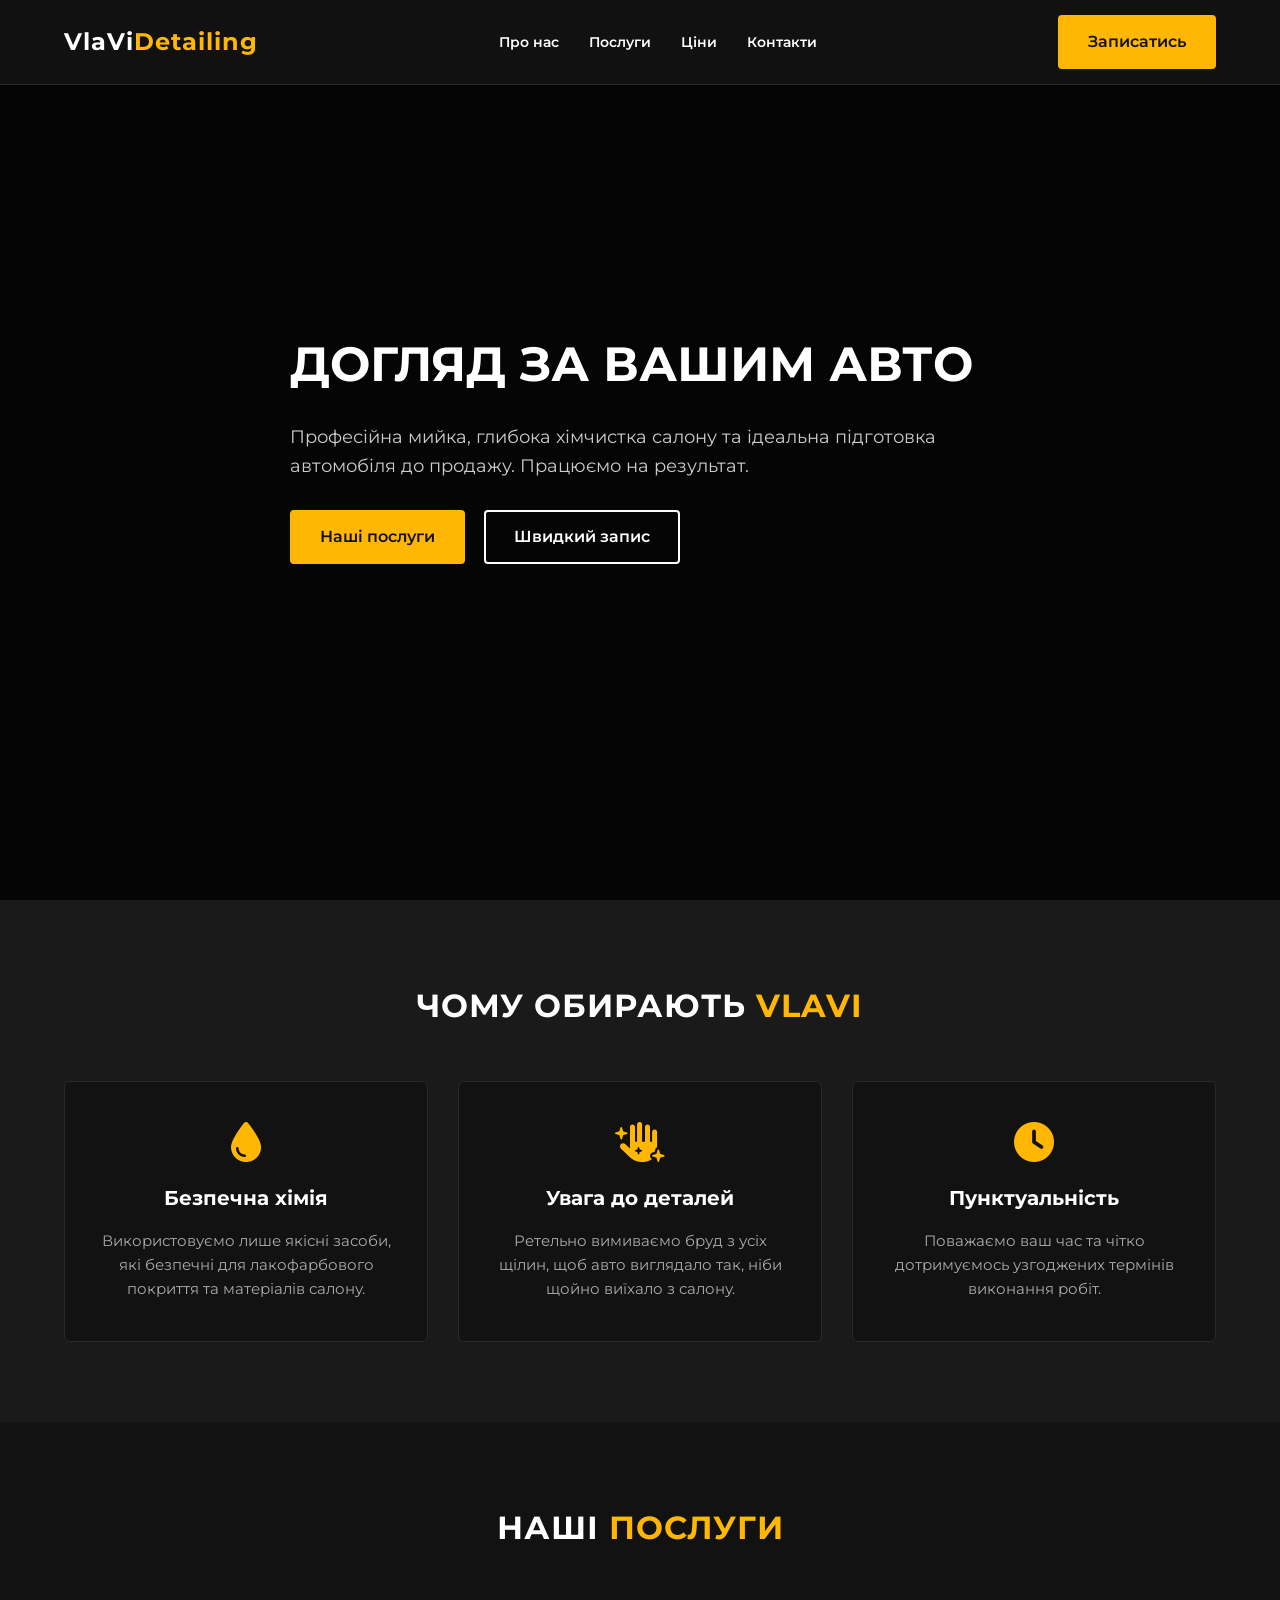
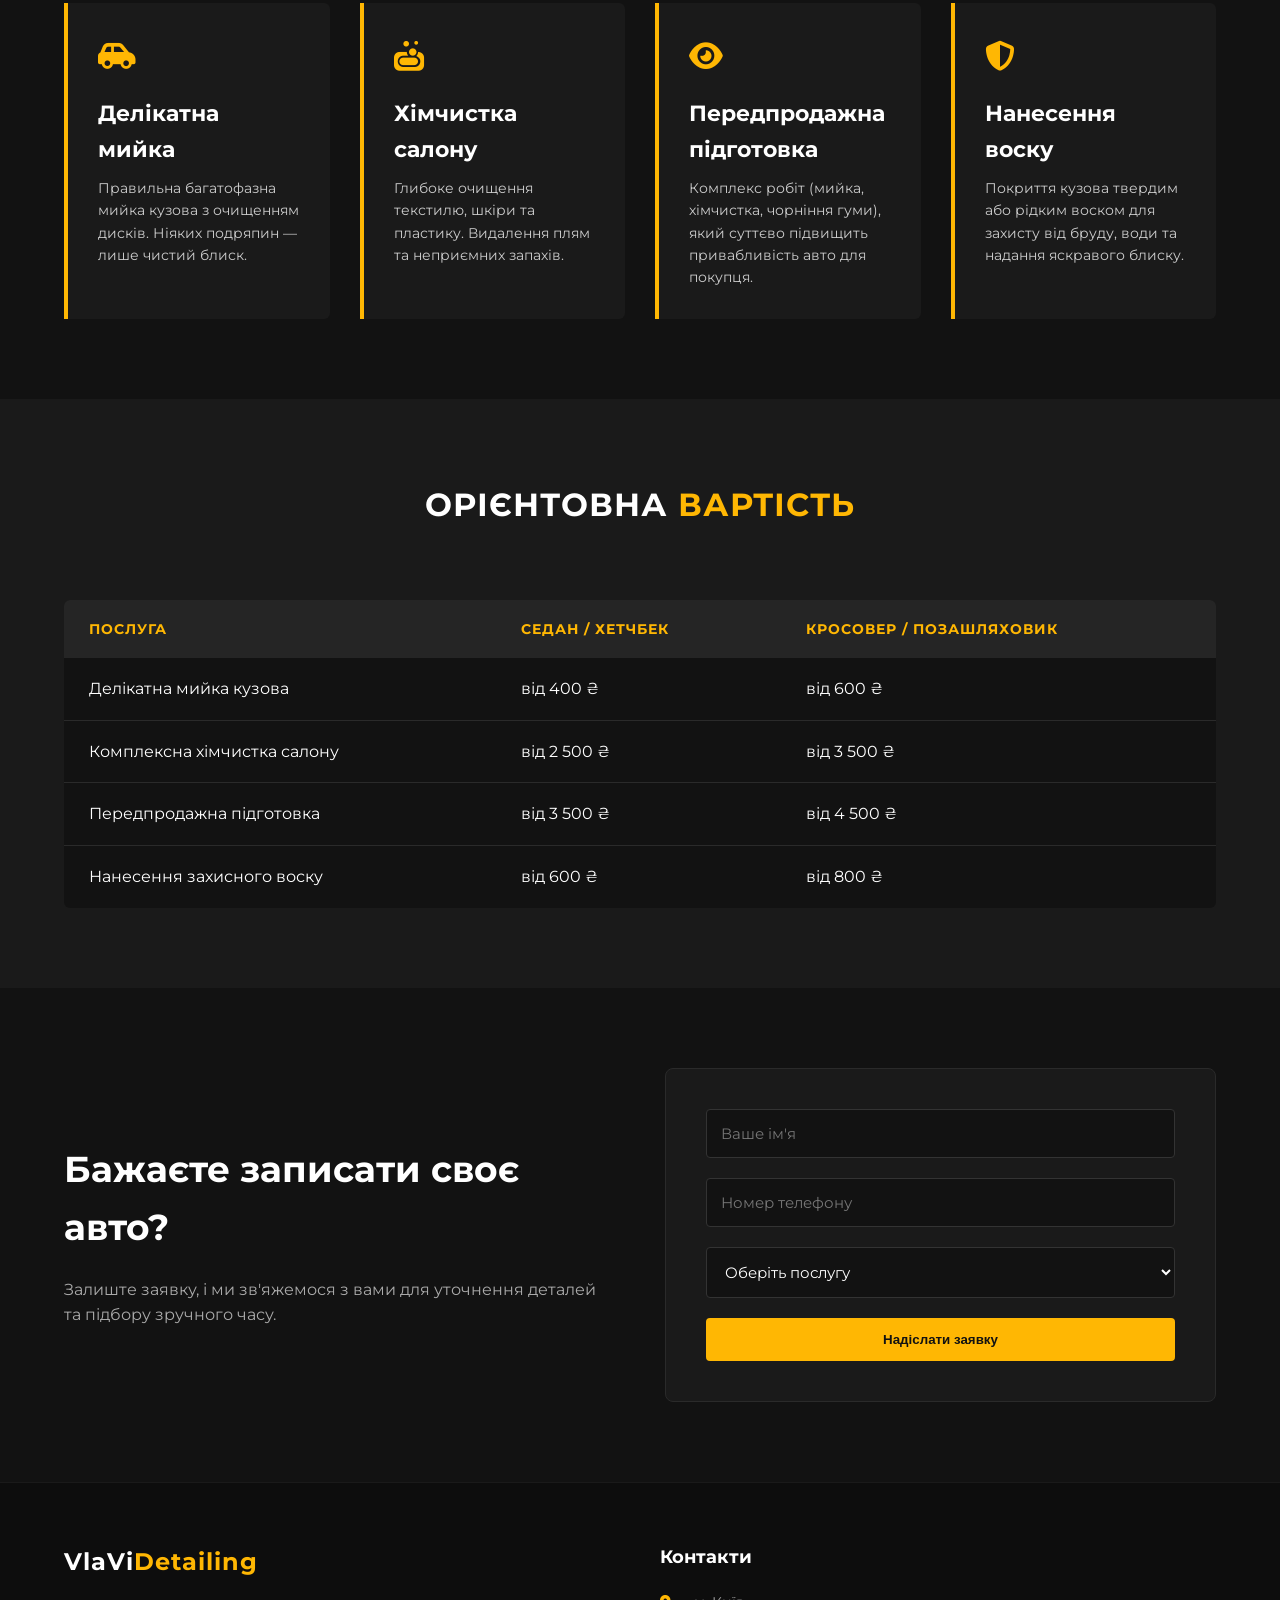
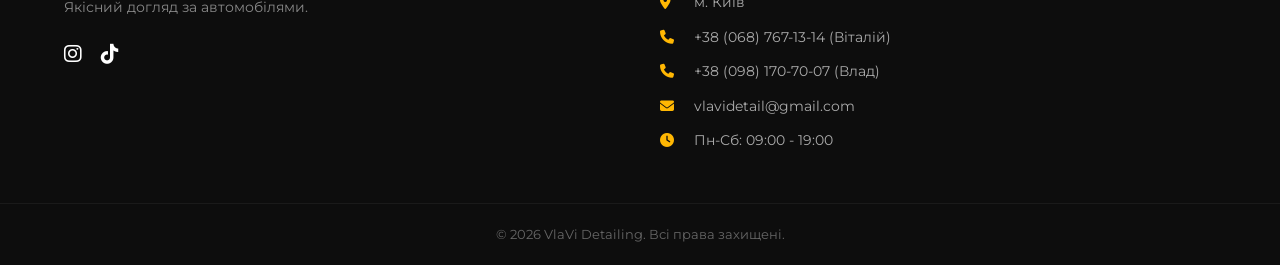
==== index.html @ 4b18ba7a "Add files via upload" ====
<!DOCTYPE html>
<html lang="uk">
<head>
    <meta charset="UTF-8">
    <meta name="viewport" content="width=device-width, initial-scale=1.0">
    <title>VlaVi Detailing | Мийка та хімчистка авто</title>
    <link rel="stylesheet" href="style.css">
    <!-- Іконки FontAwesome для стилю -->
    <link rel="stylesheet" href="https://cdnjs.cloudflare.com/ajax/libs/font-awesome/6.4.0/css/all.min.css">
</head>
<body>

    <!-- Шапка сайту (Header) -->
    <header>
        <div class="container header-container">
            <div class="logo">VlaVi<span>Detailing</span></div>
            <nav>
                <ul class="nav-links">
                    <li><a href="#about">Про нас</a></li>
                    <li><a href="#services">Послуги</a></li>
                    <li><a href="#prices">Ціни</a></li>
                    <li><a href="#contacts">Контакти</a></li>
                </ul>
            </nav>
            <a href="#booking" class="btn btn-primary">Записатись</a>
        </div>
    </header>

    <!-- Головний екран (Hero Section) -->
    <section class="hero">
        <div class="hero-overlay"></div>
        <div class="container hero-content">
            <h1>Догляд за вашим авто</h1>
            <p>Професійна мийка, глибока хімчистка салону та ідеальна підготовка автомобіля до продажу. Працюємо на результат.</p>
            <div class="hero-buttons">
                <a href="#services" class="btn btn-primary">Наші послуги</a>
                <a href="#booking" class="btn btn-secondary">Швидкий запис</a>
            </div>
        </div>
    </section>

    <!-- Про нас (About) -->
    <section id="about" class="about-section">
        <div class="container">
            <h2 class="section-title">Чому обирають <span>VlaVi</span></h2>
            <div class="features-grid">
                <div class="feature-card">
                    <i class="fa-solid fa-droplet"></i>
                    <h3>Безпечна хімія</h3>
                    <p>Використовуємо лише якісні засоби, які безпечні для лакофарбового покриття та матеріалів салону.</p>
                </div>
                <div class="feature-card">
                    <i class="fa-solid fa-hand-sparkles"></i>
                    <h3>Увага до деталей</h3>
                    <p>Ретельно вимиваємо бруд з усіх щілин, щоб авто виглядало так, ніби щойно виїхало з салону.</p>
                </div>
                <div class="feature-card">
                    <i class="fa-solid fa-clock"></i>
                    <h3>Пунктуальність</h3>
                    <p>Поважаємо ваш час та чітко дотримуємось узгоджених термінів виконання робіт.</p>
                </div>
            </div>
        </div>
    </section>

    <!-- Послуги (Services) -->
    <section id="services" class="services-section">
        <div class="container">
            <h2 class="section-title">Наші <span>Послуги</span></h2>
            <div class="services-grid">
                <div class="service-item">
                    <div class="service-icon"><i class="fa-solid fa-car-side"></i></div>
                    <h3>Делікатна мийка</h3>
                    <p>Правильна багатофазна мийка кузова з очищенням дисків. Ніяких подряпин — лише чистий блиск.</p>
                </div>
                <div class="service-item">
                    <div class="service-icon"><i class="fa-solid fa-soap"></i></div>
                    <h3>Хімчистка салону</h3>
                    <p>Глибоке очищення текстилю, шкіри та пластику. Видалення плям та неприємних запахів.</p>
                </div>
                <div class="service-item">
                    <div class="service-icon"><i class="fa-solid fa-eye"></i></div>
                    <h3>Передпродажна підготовка</h3>
                    <p>Комплекс робіт (мийка, хімчистка, чорніння гуми), який суттєво підвищить привабливість авто для покупця.</p>
                </div>
                <div class="service-item">
                    <div class="service-icon"><i class="fa-solid fa-shield-halved"></i></div>
                    <h3>Нанесення воску</h3>
                    <p>Покриття кузова твердим або рідким воском для захисту від бруду, води та надання яскравого блиску.</p>
                </div>
            </div>
        </div>
    </section>

    <!-- Ціни (Prices) -->
    <section id="prices" class="prices-section">
        <div class="container">
            <h2 class="section-title">Орієнтовна <span>Вартість</span></h2>
            <div class="table-wrapper">
                <table class="price-table">
                    <thead>
                        <tr>
                            <th>Послуга</th>
                            <th>Седан / Хетчбек</th>
                            <th>Кросовер / Позашляховик</th>
                        </tr>
                    </thead>
                    <tbody>
                        <tr>
                            <td>Делікатна мийка кузова</td>
                            <td>від 400 ₴</td>
                            <td>від 600 ₴</td>
                        </tr>
                        <tr>
                            <td>Комплексна хімчистка салону</td>
                            <td>від 2 500 ₴</td>
                            <td>від 3 500 ₴</td>
                        </tr>
                        <tr>
                            <td>Передпродажна підготовка</td>
                            <td>від 3 500 ₴</td>
                            <td>від 4 500 ₴</td>
                        </tr>
                        <tr>
                            <td>Нанесення захисного воску</td>
                            <td>від 600 ₴</td>
                            <td>від 800 ₴</td>
                        </tr>
                    </tbody>
                </table>
            </div>
        </div>
    </section>

    <!-- Форма запису (Booking) -->
    <section id="booking" class="booking-section">
        <div class="container booking-container">
            <div class="booking-text">
                <h2>Бажаєте записати своє авто?</h2>
                <p>Залиште заявку, і ми зв'яжемося з вами для уточнення деталей та підбору зручного часу.</p>
            </div>
            <div class="booking-form">
                <!-- Ось тут підключений ваш Formspree -->
                <form action="https://formspree.io/f/xdaveogn" method="POST">
                    <div class="form-group">
                        <input type="text" name="Ім'я" placeholder="Ваше ім'я" required>
                    </div>
                    <div class="form-group">
                        <input type="tel" name="Телефон" placeholder="Номер телефону" required>
                    </div>
                    <div class="form-group">
                        <select name="Послуга" required>
                            <option value="" disabled selected>Оберіть послугу</option>
                            <option value="Мийка кузова">Делікатна мийка кузова</option>
                            <option value="Хімчистка салону">Хімчистка салону</option>
                            <option value="Передпродажна підготовка">Передпродажна підготовка</option>
                            <option value="Інше / Консультація">Потрібна консультація</option>
                        </select>
                    </div>
                    <button type="submit" class="btn btn-primary btn-block">Надіслати заявку</button>
                </form>
            </div>
        </div>
    </section>

    <!-- Контакти та Футер (Footer) -->
    <footer id="contacts">
        <div class="container footer-grid">
            <div class="footer-info">
                <div class="logo">VlaVi<span>Detailing</span></div>
                <p>Якісний догляд за автомобілями.</p>
                <div class="social-icons">
                    <a href="https://www.instagram.com/vlavi_detail?utm_source=qr" target="_blank"><i class="fa-brands fa-instagram"></i></a>
                    <a href="https://www.tiktok.com/@vlavi_detail?_r=1&_t=ZS-96zfWh1Il74" target="_blank"><i class="fa-brands fa-tiktok"></i></a>
                </div>
            </div>
            <div class="footer-contacts">
                <h3>Контакти</h3>
                <p><i class="fa-solid fa-location-dot"></i> м. Київ</p>
                <p><i class="fa-solid fa-phone"></i> +38 (068) 767-13-14 (Віталій)</p>
                <p><i class="fa-solid fa-phone"></i> +38 (098) 170-70-07 (Влад)</p>
                <p><i class="fa-solid fa-envelope"></i> vlavidetail@gmail.com</p>
                <p><i class="fa-solid fa-clock"></i> Пн-Сб: 09:00 - 19:00</p>
            </div>
        </div>
        <div class="footer-bottom">
            <p>&copy; 2026 VlaVi Detailing. Всі права захищені.</p>
        </div>
    </footer>

</body>
</html>
---- style.css ----
/* Основні скидання стилів та шрифти */
@import url('https://fonts.googleapis.com/css2?family=Montserrat:wght@300;400;600;700&display=swap');

* {
    margin: 0;
    padding: 0;
    box-sizing: border-box;
}

html {
    scroll-behavior: smooth;
}

body {
    font-family: 'Montserrat', sans-serif;
    background-color: #121212;
    color: #ffffff;
    line-height: 1.6;
}

.container {
    width: 90%;
    max-width: 1200px;
    margin: 0 auto;
}

span {
    color: #ffb703; /* Основний акцентний колір (золотий/помаранчевий) */
}

/* Шапка сайту */
header {
    background-color: rgba(18, 18, 18, 0.95);
    position: fixed;
    width: 100%;
    top: 0;
    z-index: 1000;
    border-bottom: 1px solid #2a2a2a;
    padding: 15px 0;
}

.header-container {
    display: flex;
    justify-content: space-between;
    align-items: center;
}

.logo {
    font-size: 24px;
    font-weight: 700;
    letter-spacing: 1px;
}

.nav-links {
    display: flex;
    list-style: none;
}

.nav-links li {
    margin: 0 15px;
}

.nav-links a {
    color: #ffffff;
    text-decoration: none;
    font-weight: 600;
    font-size: 14px;
    transition: color 0.3s ease;
}

.nav-links a:hover {
    color: #ffb703;
}

/* Кнопки */
.btn {
    display: inline-block;
    padding: 12px 28px;
    font-weight: 600;
    text-decoration: none;
    border-radius: 4px;
    transition: all 0.3s ease;
    cursor: pointer;
}

.btn-primary {
    background-color: #ffb703;
    color: #121212;
    border: 2px solid #ffb703;
}

.btn-primary:hover {
    background-color: transparent;
    color: #ffb703;
}

.btn-secondary {
    background-color: transparent;
    color: #ffffff;
    border: 2px solid #ffffff;
}

.btn-secondary:hover {
    background-color: #ffffff;
    color: #121212;
}

.btn-block {
    display: block;
    width: 100%;
}

/* Головний екран (Hero) */
.hero {
    height: 100vh;
    background: url('https://images.unsplash.com/photo-1616788494707-ec28f08d05a1?auto=format&fit=crop&q=80&w=1920') no-repeat center center/cover;
    display: flex;
    align-items: center;
    position: relative;
    padding-top: 80px;
}

.hero-overlay {
    position: absolute;
    top: 0;
    left: 0;
    width: 100%;
    height: 100%;
    background: rgba(0, 0, 0, 0.75);
}

.hero-content {
    position: relative;
    z-index: 10;
    max-width: 700px;
}

.hero-content h1 {
    font-size: 48px;
    font-weight: 700;
    margin-bottom: 20px;
    text-transform: uppercase;
}

.hero-content p {
    font-size: 18px;
    margin-bottom: 30px;
    color: #cccccc;
}

.hero-buttons .btn {
    margin-right: 15px;
    margin-bottom: 10px;
}

/* Загальні стилі секцій */
section {
    padding: 80px 0;
}

.section-title {
    text-align: center;
    font-size: 32px;
    font-weight: 700;
    margin-bottom: 50px;
    text-transform: uppercase;
    letter-spacing: 1px;
}

/* Переваги (About) */
.about-section {
    background-color: #1a1a1a;
}

.features-grid {
    display: grid;
    grid-template-columns: repeat(auto-fit, minmax(280px, 1fr));
    gap: 30px;
}

.feature-card {
    background-color: #121212;
    padding: 40px 30px;
    text-align: center;
    border-radius: 6px;
    border: 1px solid #2a2a2a;
    transition: transform 0.3s ease;
}

.feature-card:hover {
    transform: translateY(-5px);
    border-color: #ffb703;
}

.feature-card i {
    font-size: 40px;
    color: #ffb703;
    margin-bottom: 20px;
}

.feature-card h3 {
    margin-bottom: 15px;
    font-size: 20px;
}

.feature-card p {
    color: #aaaaaa;
    font-size: 15px;
}

/* Послуги (Services) */
.services-grid {
    display: grid;
    grid-template-columns: repeat(auto-fit, minmax(250px, 1fr));
    gap: 30px;
}

.service-item {
    background-color: #1a1a1a;
    padding: 30px;
    border-left: 4px solid #ffb703;
    border-radius: 0 6px 6px 0;
}

.service-icon {
    font-size: 30px;
    color: #ffb703;
    margin-bottom: 15px;
}

.service-item h3 {
    margin-bottom: 10px;
    font-size: 22px;
}

.service-item p {
    color: #cccccc;
    font-size: 14px;
}

/* Таблиця цін */
.prices-section {
    background-color: #1a1a1a;
}

.table-wrapper {
    overflow-x: auto;
}

.price-table {
    width: 100%;
    border-collapse: collapse;
    margin-top: 20px;
    background-color: #121212;
    border-radius: 6px;
    overflow: hidden;
}

.price-table th, .price-table td {
    padding: 18px 25px;
    text-align: left;
}

.price-table th {
    background-color: #252525;
    color: #ffb703;
    text-transform: uppercase;
    font-size: 14px;
    letter-spacing: 1px;
}

.price-table tr {
    border-bottom: 1px solid #2a2a2a;
}

.price-table tr:last-child {
    border-bottom: none;
}

.price-table tbody tr:hover {
    background-color: #161616;
}

/* Форма запису */
.booking-container {
    display: grid;
    grid-template-columns: repeat(auto-fit, minmax(320px, 1fr));
    gap: 50px;
    align-items: center;
}

.booking-text h2 {
    font-size: 36px;
    margin-bottom: 20px;
}

.booking-text p {
    color: #aaaaaa;
}

.booking-form {
    background-color: #1a1a1a;
    padding: 40px;
    border-radius: 8px;
    border: 1px solid #2a2a2a;
}

.form-group {
    margin-bottom: 20px;
}

.form-group input, .form-group select {
    width: 100%;
    padding: 14px;
    background-color: #121212;
    border: 1px solid #333333;
    color: #ffffff;
    font-family: inherit;
    border-radius: 4px;
    font-size: 15px;
    outline: none;
    transition: border-color 0.3s ease;
}

.form-group input:focus, .form-group select:focus {
    border-color: #ffb703;
}

/* Футер */
footer {
    background-color: #0d0d0d;
    padding: 60px 0 20px 0;
    border-top: 1px solid #1a1a1a;
}

.footer-grid {
    display: grid;
    grid-template-columns: repeat(auto-fit, minmax(250px, 1fr));
    gap: 40px;
    margin-bottom: 40px;
}

.footer-info .logo {
    margin-bottom: 15px;
}

.footer-info p {
    color: #888888;
    margin-bottom: 20px;
    font-size: 14px;
}

.social-icons a {
    color: #ffffff;
    font-size: 20px;
    margin-right: 15px;
    transition: color 0.3s ease;
}

.social-icons a:hover {
    color: #ffb703;
}

.footer-contacts h3 {
    font-size: 18px;
    margin-bottom: 20px;
    position: relative;
}

.footer-contacts p {
    color: #aaaaaa;
    margin-bottom: 12px;
    font-size: 14px;
}

.footer-contacts i {
    color: #ffb703;
    margin-right: 10px;
    width: 20px;
}

.footer-bottom {
    text-align: center;
    padding-top: 20px;
    border-top: 1px solid #1a1a1a;
    color: #666666;
    font-size: 13px;
}

/* Адаптивність (Мобільні пристрої) */
@media (max-width: 768px) {
    .header-container {
        flex-direction: column;
        gap: 15px;
    }
    .nav-links {
        margin-bottom: 10px;
    }
    .hero-content h1 {
        font-size: 32px;
    }
    .hero {
        text-align: center;
    }
    .hero-buttons .btn {
        margin-right: 0;
        display: block;
        width: 100%;
    }
    section {
        padding: 50px 0;
    }
}
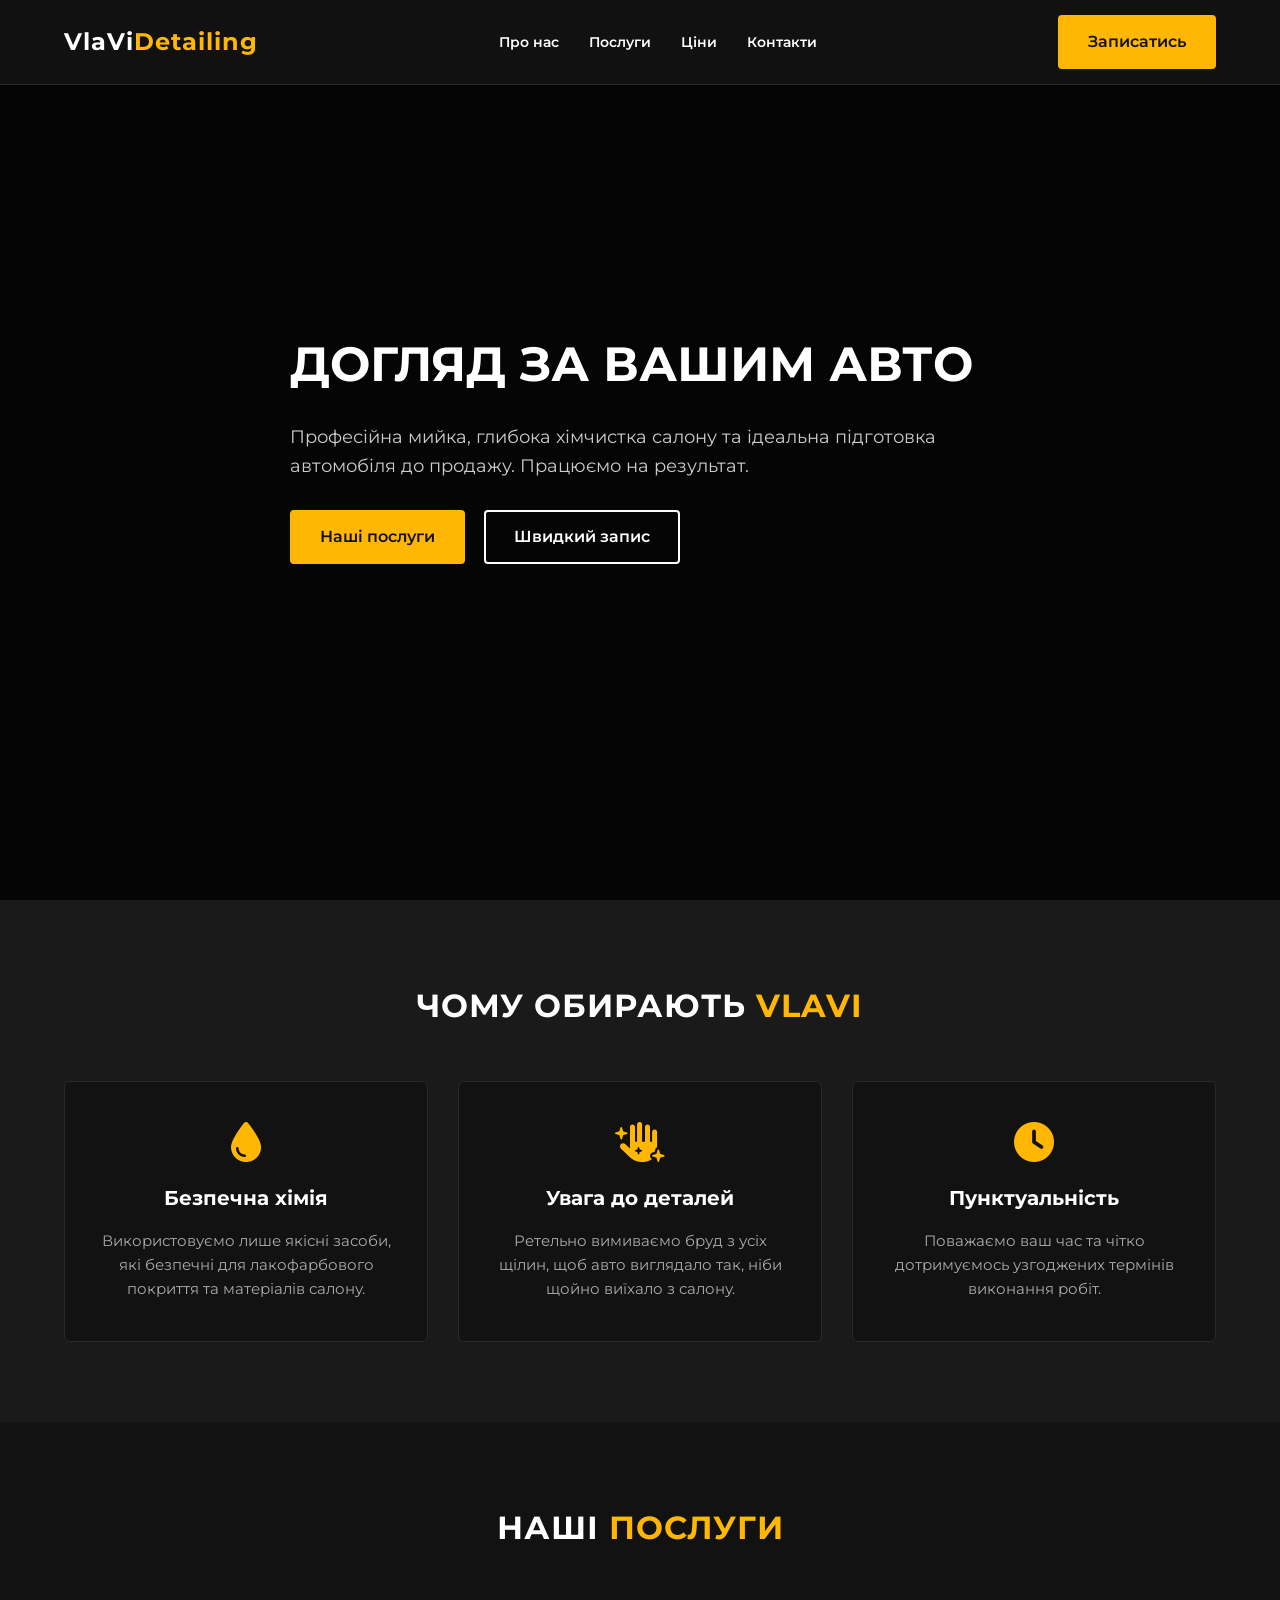
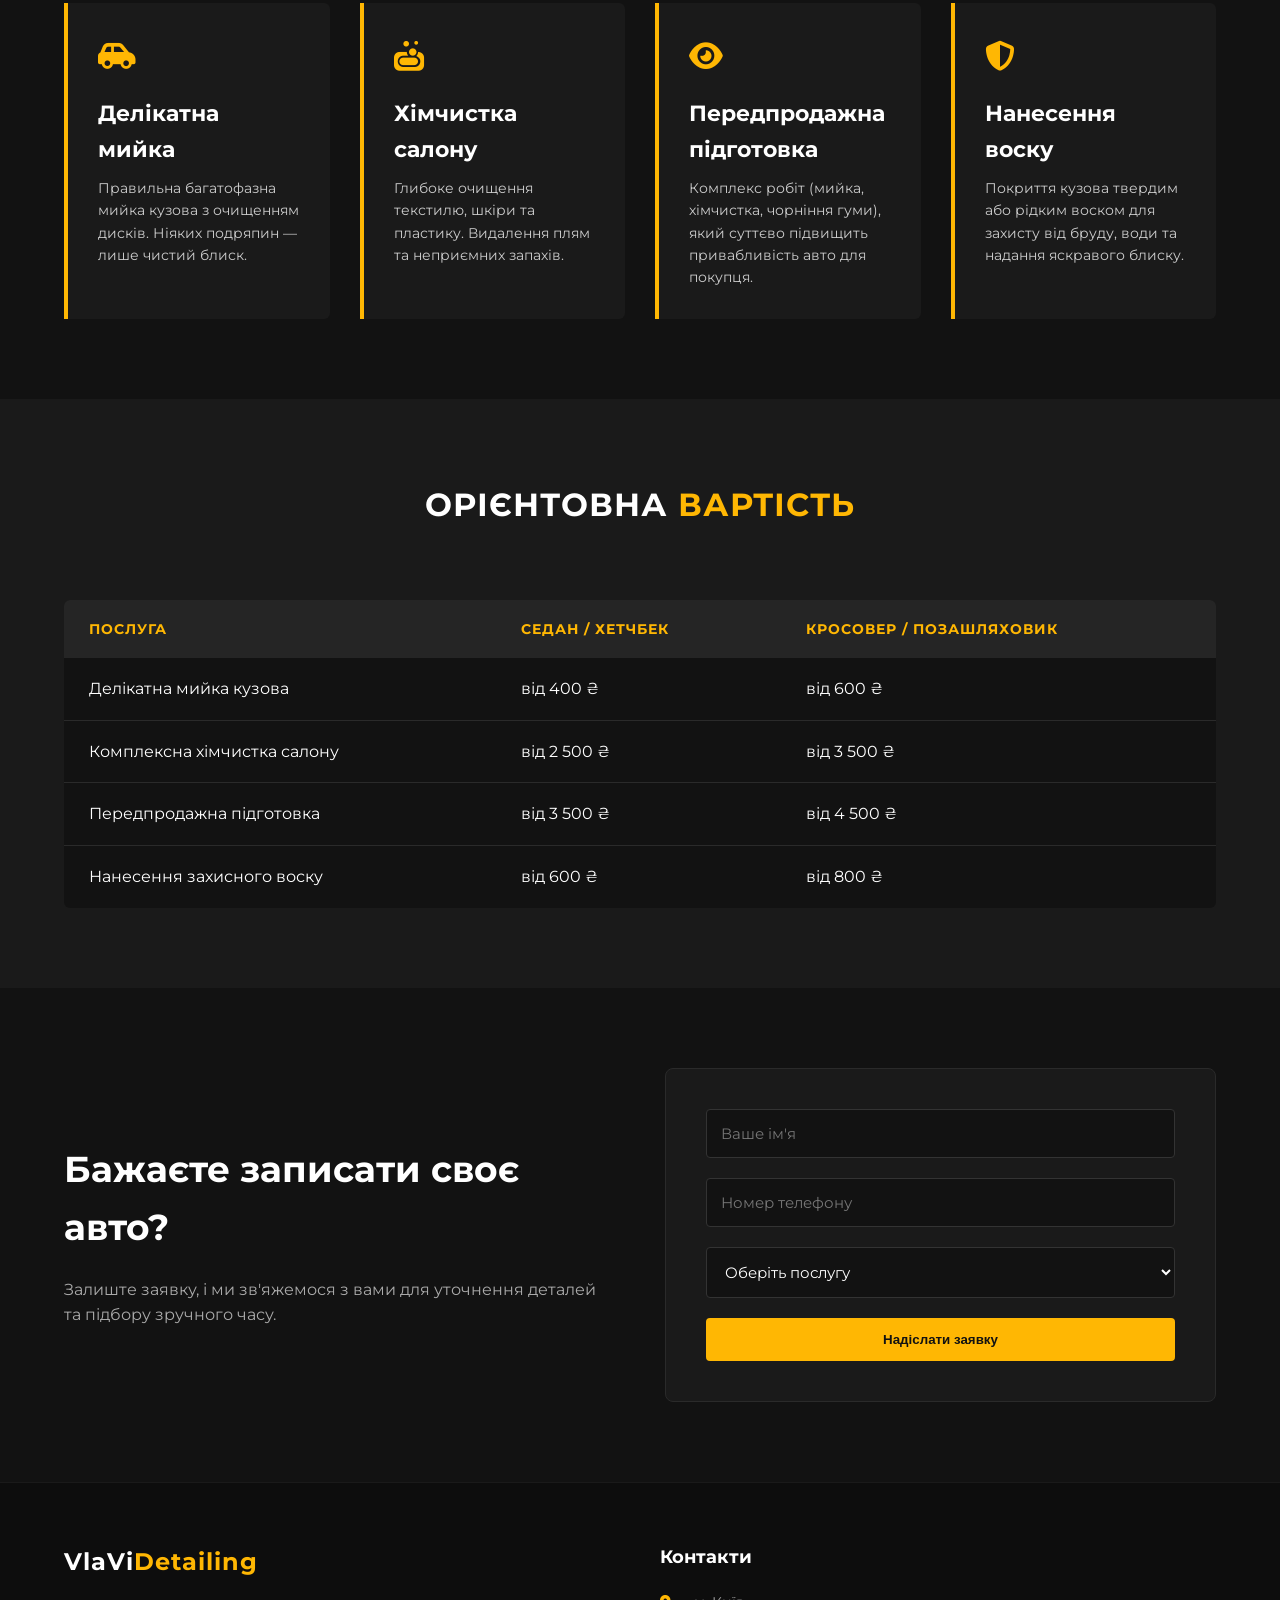
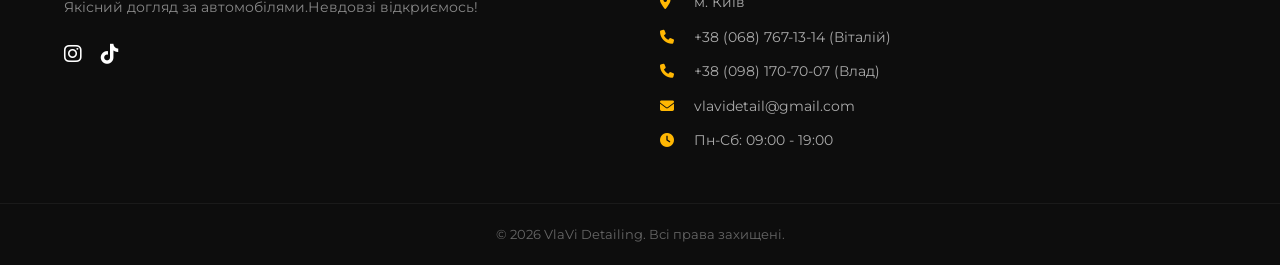
==== commit 1df9fa9e: "Update index.html" ====
--- a/index.html
+++ b/index.html
@@ -168,7 +168,7 @@
         <div class="container footer-grid">
             <div class="footer-info">
                 <div class="logo">VlaVi<span>Detailing</span></div>
-                <p>Якісний догляд за автомобілями.</p>
+                <p>Якісний догляд за автомобілями.Невдовзі відкриємось!</p>
                 <div class="social-icons">
                     <a href="https://www.instagram.com/vlavi_detail?utm_source=qr" target="_blank"><i class="fa-brands fa-instagram"></i></a>
                     <a href="https://www.tiktok.com/@vlavi_detail?_r=1&_t=ZS-96zfWh1Il74" target="_blank"><i class="fa-brands fa-tiktok"></i></a>
@@ -189,4 +189,4 @@
     </footer>
 
 </body>
-</html>+</html>
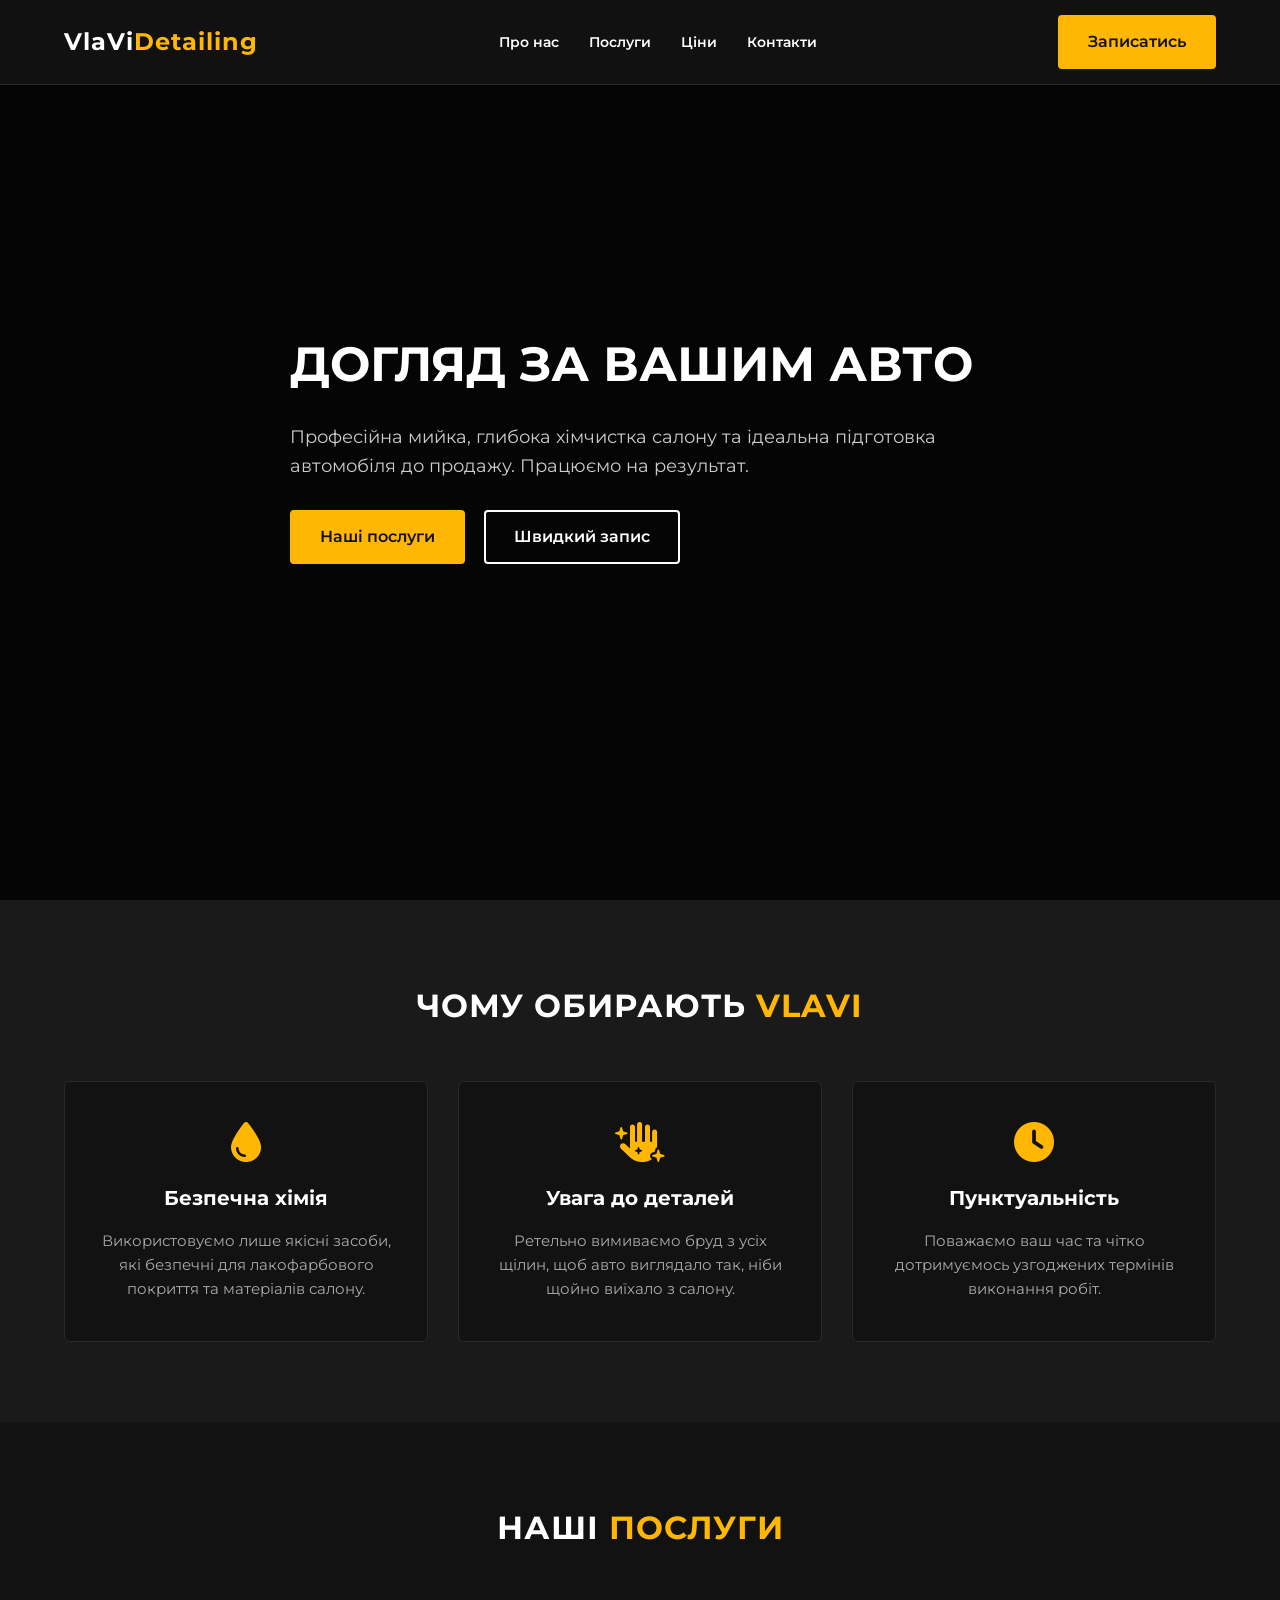
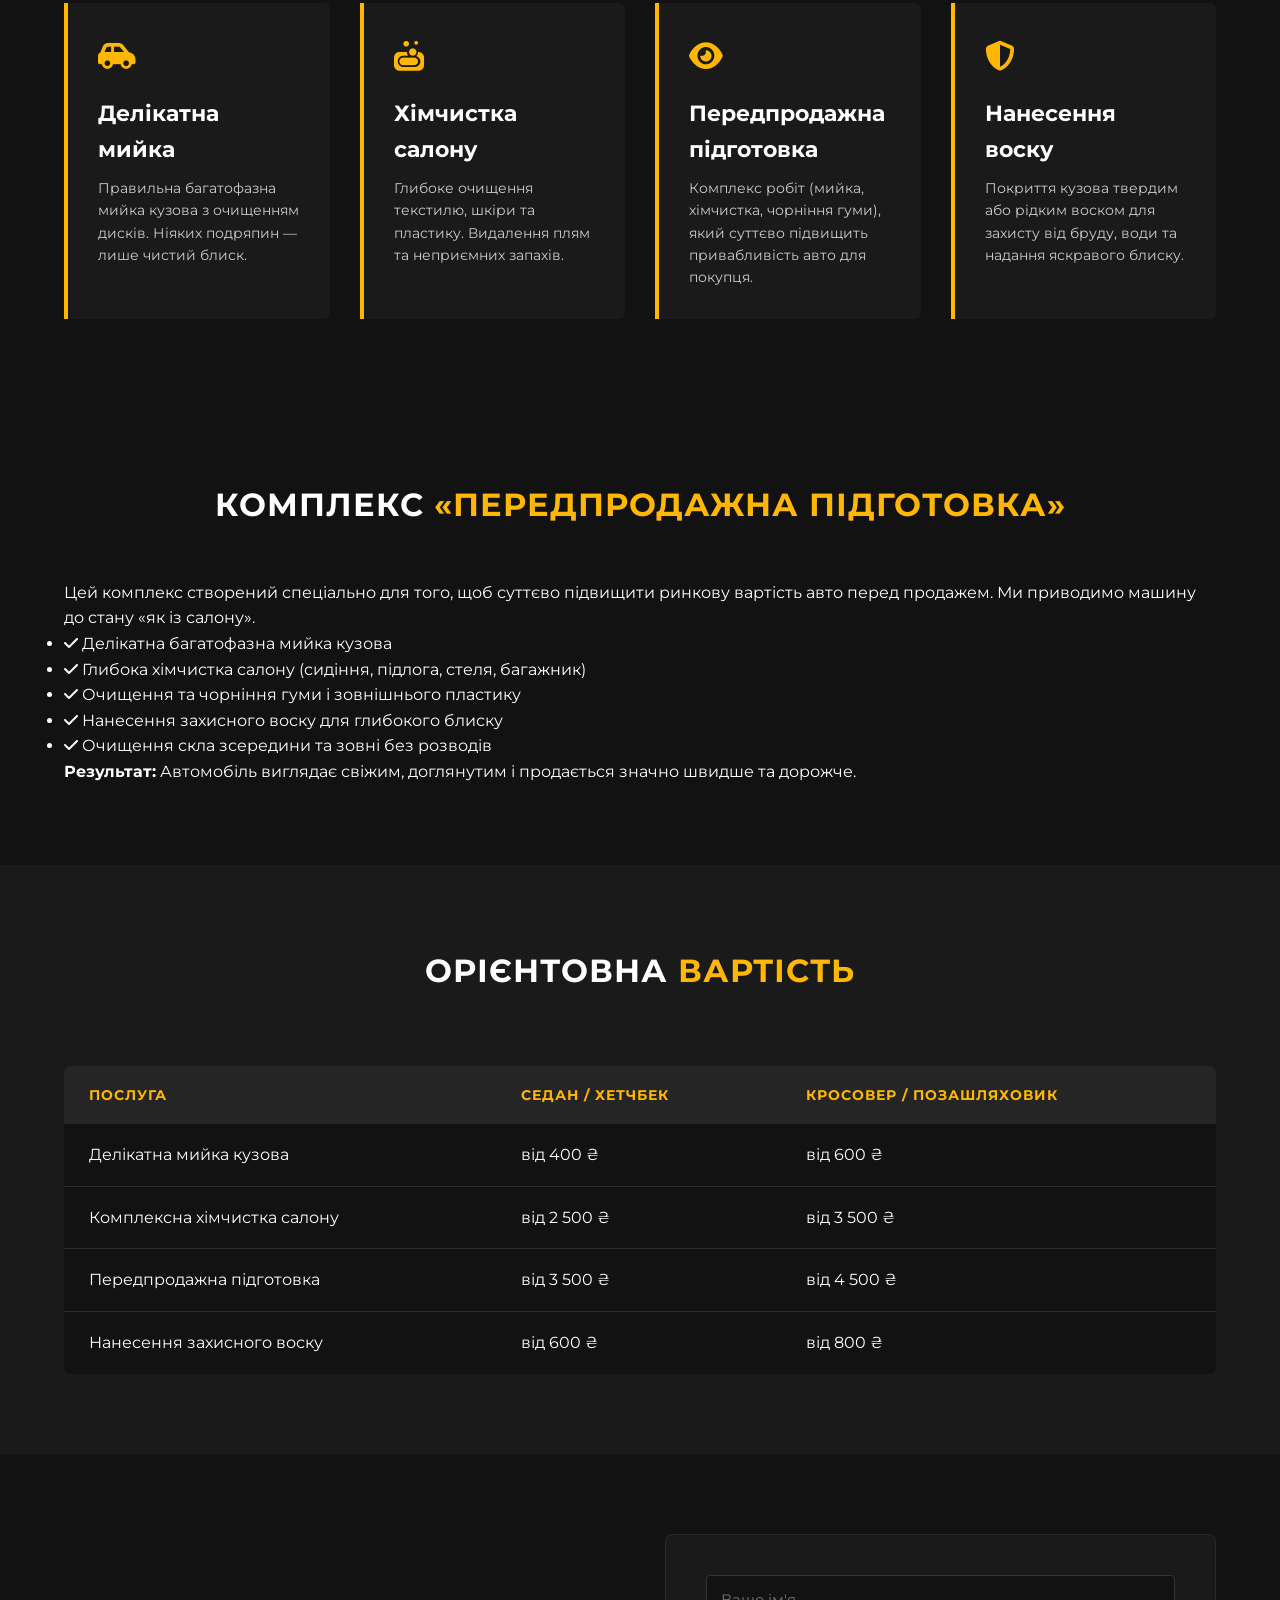
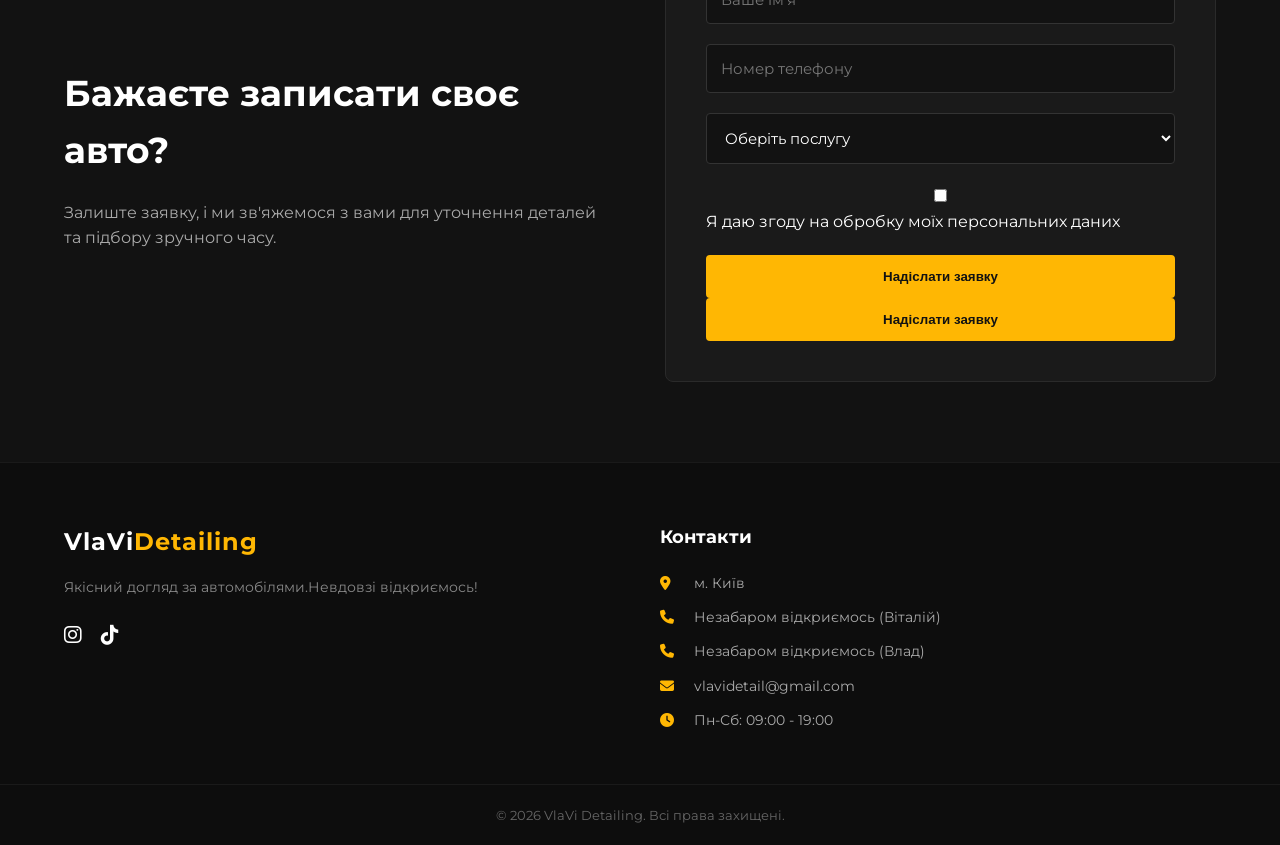
==== commit eb83f51a: "Update index.html" ====
--- a/index.html
+++ b/index.html
@@ -91,7 +91,25 @@
             </div>
         </div>
     </section>
-
+<!-- Передпродажна підготовка (Pre-sale Detail) -->
+    <section id="pre-sale" class="presale-section">
+        <div class="container">
+            <h2 class="section-title">Комплекс <span>«Передпродажна підготовка»</span></h2>
+            <div class="presale-content">
+                <p class="presale-intro">Цей комплекс створений спеціально для того, щоб суттєво підвищити ринкову вартість авто перед продажем. Ми приводимо машину до стану «як із салону».</p>
+                <ul class="presale-list">
+                    <li><i class="fa-solid fa-check"></i> Делікатна багатофазна мийка кузова</li>
+                    <li><i class="fa-solid fa-check"></i> Глибока хімчистка салону (сидіння, підлога, стеля, багажник)</li>
+                    <li><i class="fa-solid fa-check"></i> Очищення та чорніння гуми і зовнішнього пластику</li>
+                    <li><i class="fa-solid fa-check"></i> Нанесення захисного воску для глибокого блиску</li>
+                    <li><i class="fa-solid fa-check"></i> Очищення скла зсередини та зовні без розводів</li>
+                </ul>
+                <div class="presale-result">
+                    <strong>Результат:</strong> Автомобіль виглядає свіжим, доглянутим і продається значно швидше та дорожче.
+                </div>
+            </div>
+        </div>
+    </section>
     <!-- Ціни (Prices) -->
     <section id="prices" class="prices-section">
         <div class="container">
@@ -157,6 +175,11 @@
                             <option value="Інше / Консультація">Потрібна консультація</option>
                         </select>
                     </div>
+                    <div class="form-group checkbox-group">
+                        <input type="checkbox" id="privacy" name="Згода на обробку даних" required>
+                        <label for="privacy">Я даю згоду на обробку моїх персональних даних</label>
+                    </div>
+                    <button type="submit" class="btn btn-primary btn-block">Надіслати заявку</button>
                     <button type="submit" class="btn btn-primary btn-block">Надіслати заявку</button>
                 </form>
             </div>
@@ -177,8 +200,8 @@
             <div class="footer-contacts">
                 <h3>Контакти</h3>
                 <p><i class="fa-solid fa-location-dot"></i> м. Київ</p>
-                <p><i class="fa-solid fa-phone"></i> +38 (068) 767-13-14 (Віталій)</p>
-                <p><i class="fa-solid fa-phone"></i> +38 (098) 170-70-07 (Влад)</p>
+                <p><i class="fa-solid fa-phone"></i> Незабаром відкриємось (Віталій)</p>
+                <p><i class="fa-solid fa-phone"></i> Незабаром відкриємось (Влад)</p>
                 <p><i class="fa-solid fa-envelope"></i> vlavidetail@gmail.com</p>
                 <p><i class="fa-solid fa-clock"></i> Пн-Сб: 09:00 - 19:00</p>
             </div>
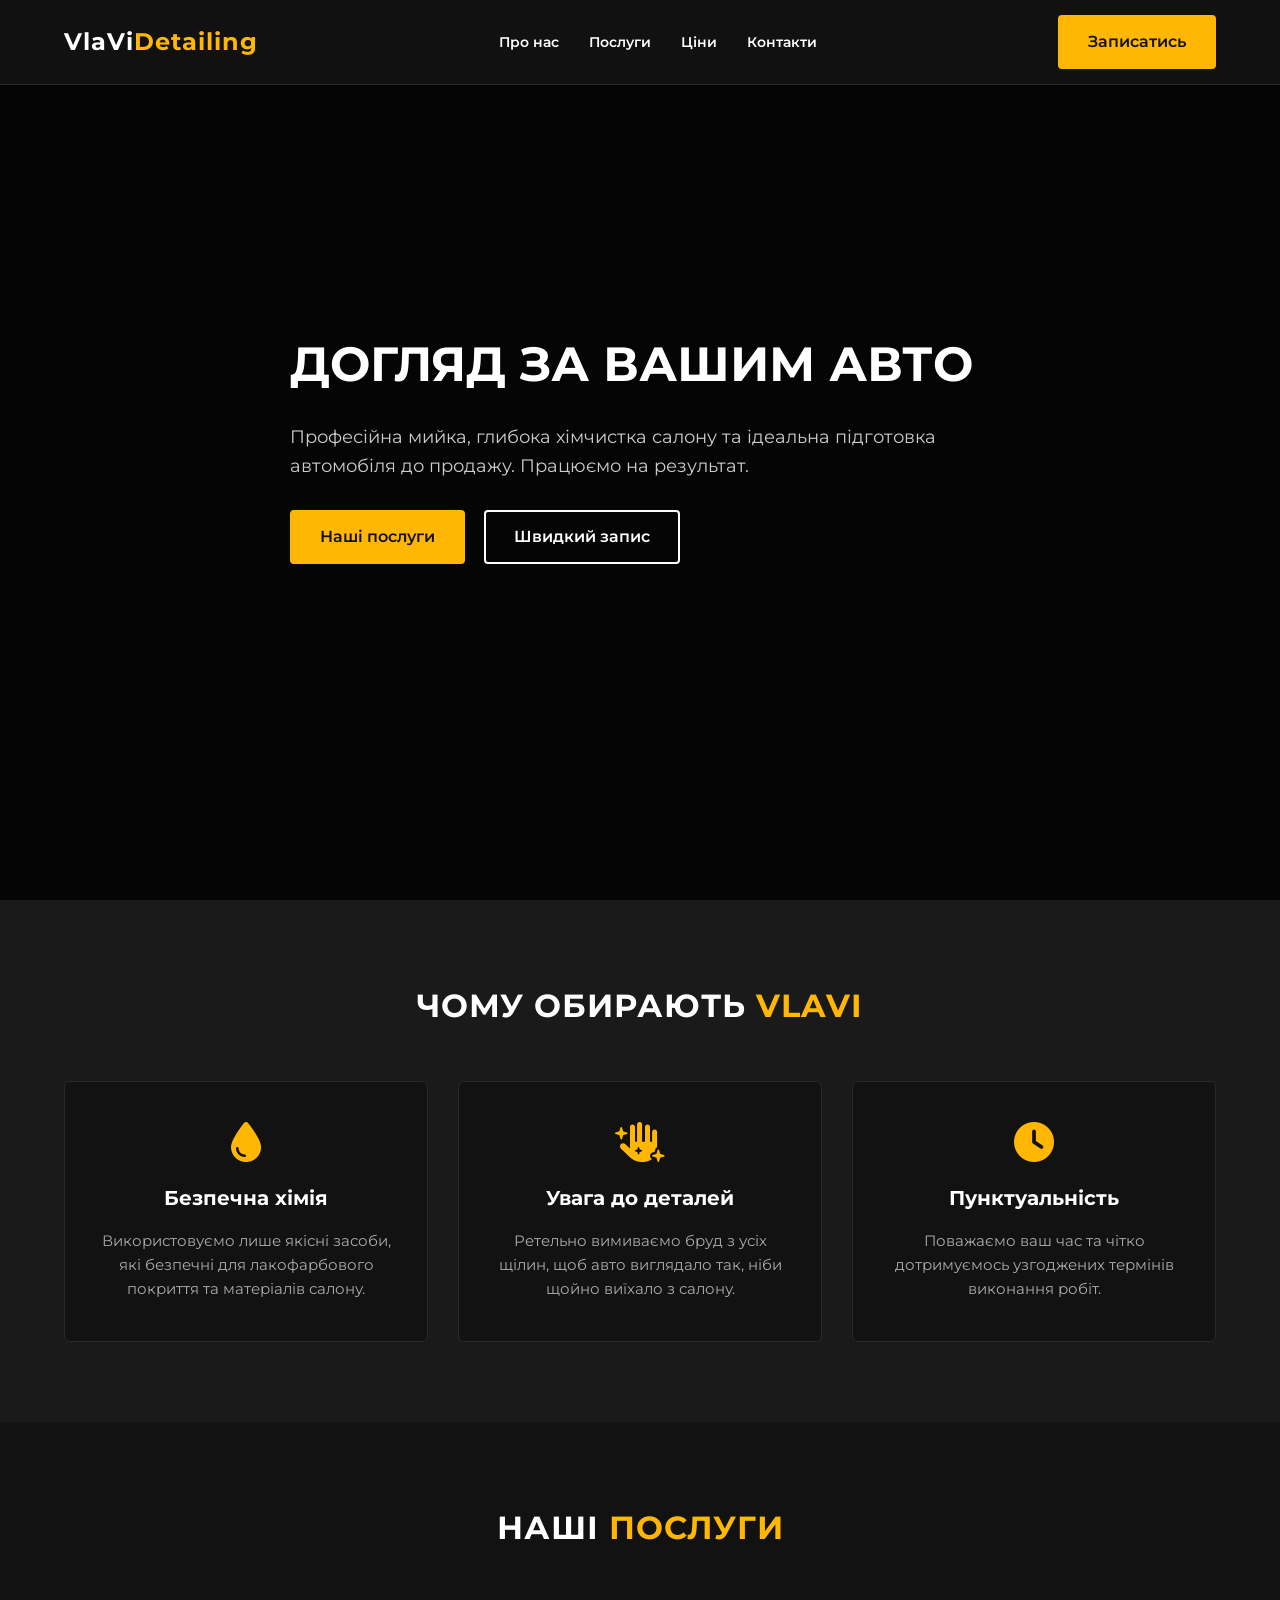
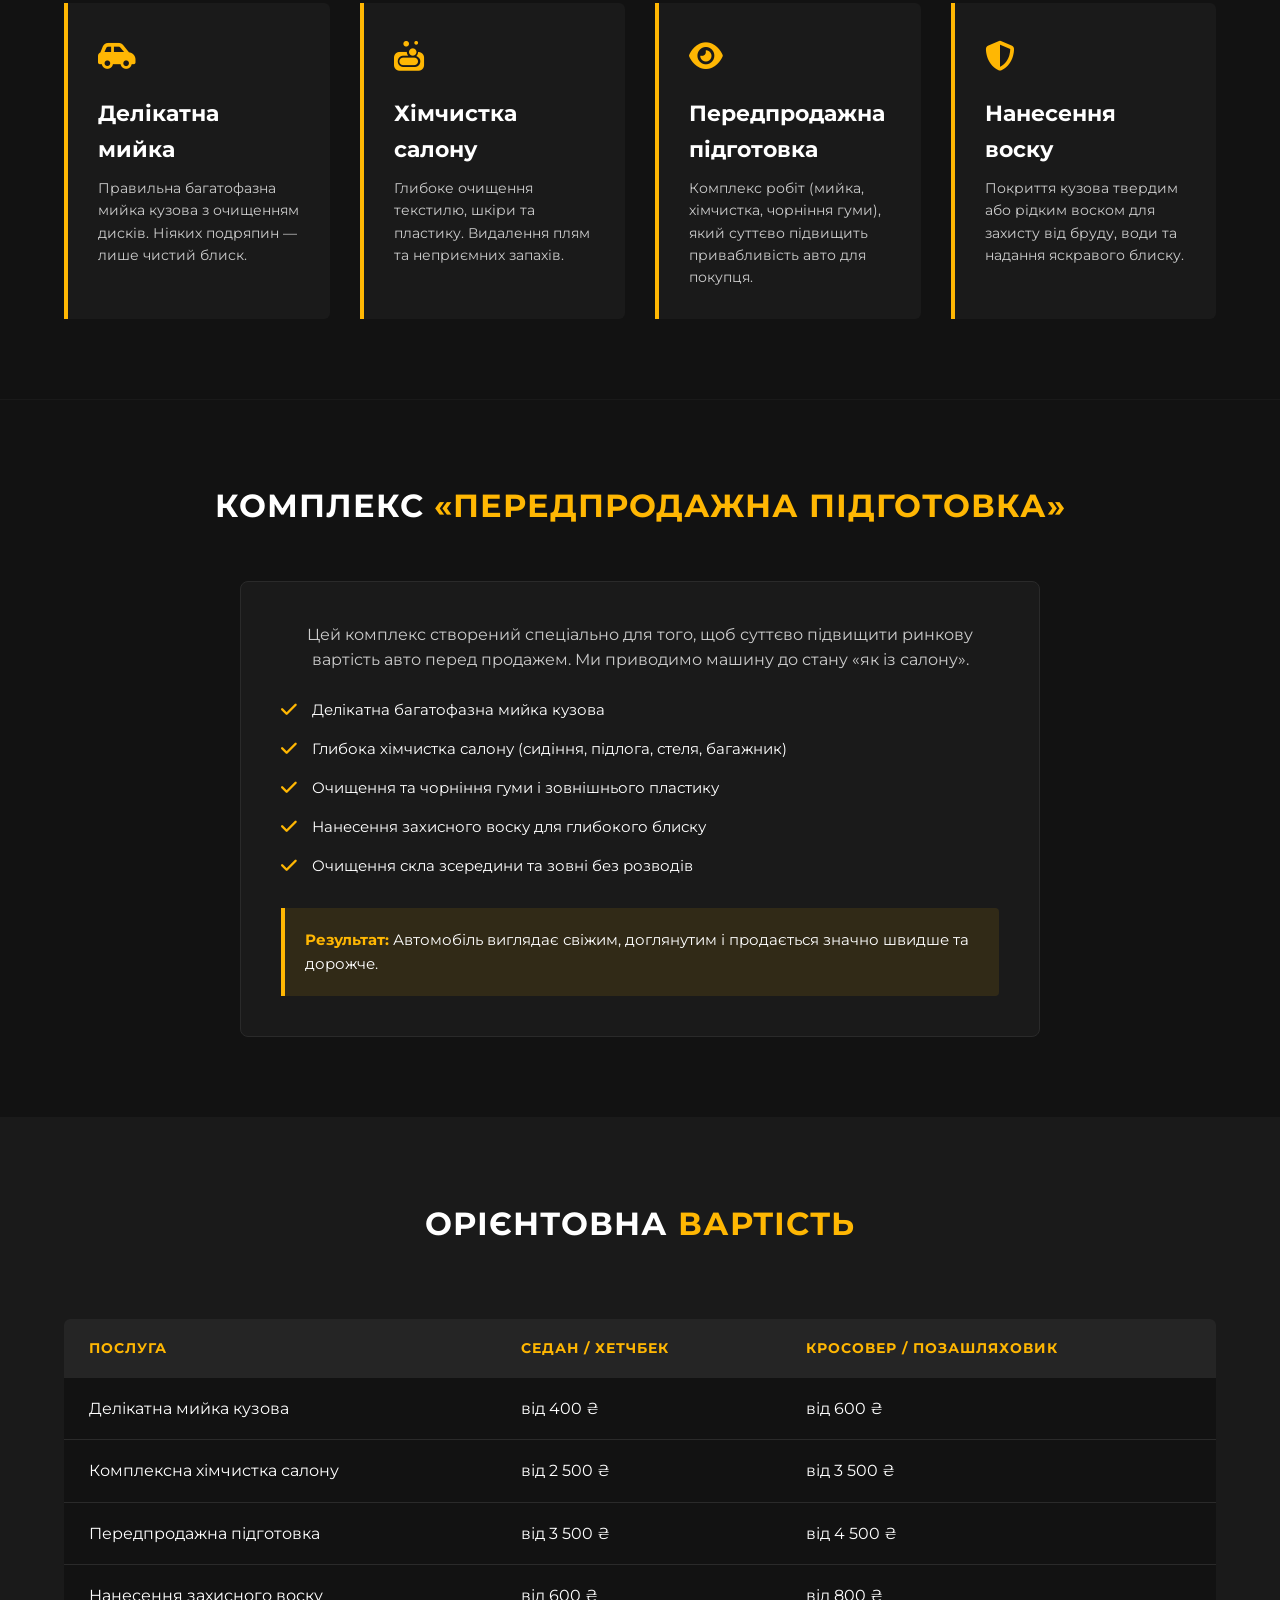
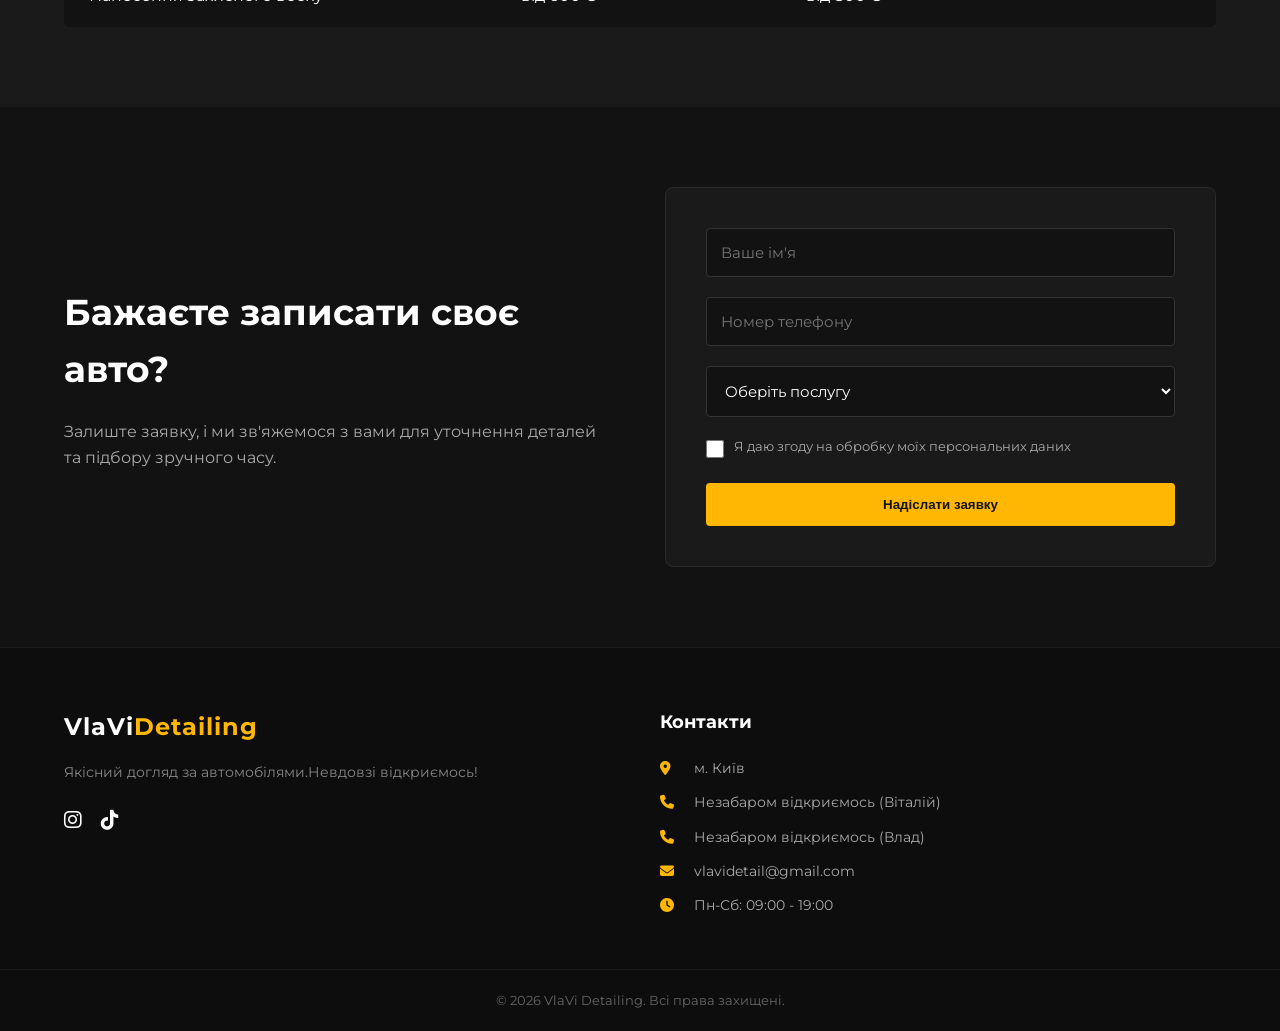
==== commit 5ce32ab0: "Update index.html" ====
--- a/index.html
+++ b/index.html
@@ -180,7 +180,6 @@
                         <label for="privacy">Я даю згоду на обробку моїх персональних даних</label>
                     </div>
                     <button type="submit" class="btn btn-primary btn-block">Надіслати заявку</button>
-                    <button type="submit" class="btn btn-primary btn-block">Надіслати заявку</button>
                 </form>
             </div>
         </div>
--- a/style.css
+++ b/style.css
@@ -410,4 +410,81 @@
     section {
         padding: 50px 0;
     }
-}+}
+/* --- СТИЛІ ДЛЯ ПЕРЕДПРОДАЖНОЇ ПІДГОТОВКИ --- */
+.presale-section {
+    background-color: #121212;
+    border-top: 1px solid #1a1a1a;
+    border-bottom: 1px solid #1a1a1a;
+}
+
+.presale-content {
+    background-color: #1a1a1a;
+    padding: 40px;
+    border-radius: 8px;
+    border: 1px solid #2a2a2a;
+    max-width: 800px;
+    margin: 0 auto;
+}
+
+.presale-intro {
+    font-size: 16px;
+    color: #cccccc;
+    margin-bottom: 25px;
+    text-align: center;
+}
+
+.presale-list {
+    list-style: none;
+    margin-bottom: 30px;
+}
+
+.presale-list li {
+    margin-bottom: 15px;
+    font-size: 15px;
+    color: #ffffff;
+    display: flex;
+    align-items: center;
+}
+
+.presale-list i {
+    color: #ffb703;
+    font-size: 18px;
+    margin-right: 15px;
+}
+
+.presale-result {
+    background-color: rgba(255, 183, 3, 0.1);
+    padding: 20px;
+    border-left: 4px solid #ffb703;
+    border-radius: 0 4px 4px 0;
+    color: #ffffff;
+    font-size: 15px;
+}
+
+.presale-result strong {
+    color: #ffb703;
+}
+
+/* --- СТИЛІ ДЛЯ ЧЕКБОКСА --- */
+.checkbox-group {
+    display: flex;
+    align-items: flex-start;
+    gap: 10px;
+    margin-bottom: 25px;
+}
+
+.checkbox-group input[type="checkbox"] {
+    width: 18px;
+    height: 18px;
+    margin-top: 3px;
+    cursor: pointer;
+    accent-color: #ffb703;
+}
+
+.checkbox-group label {
+    font-size: 13px;
+    color: #aaaaaa;
+    cursor: pointer;
+    line-height: 1.4;
+}
